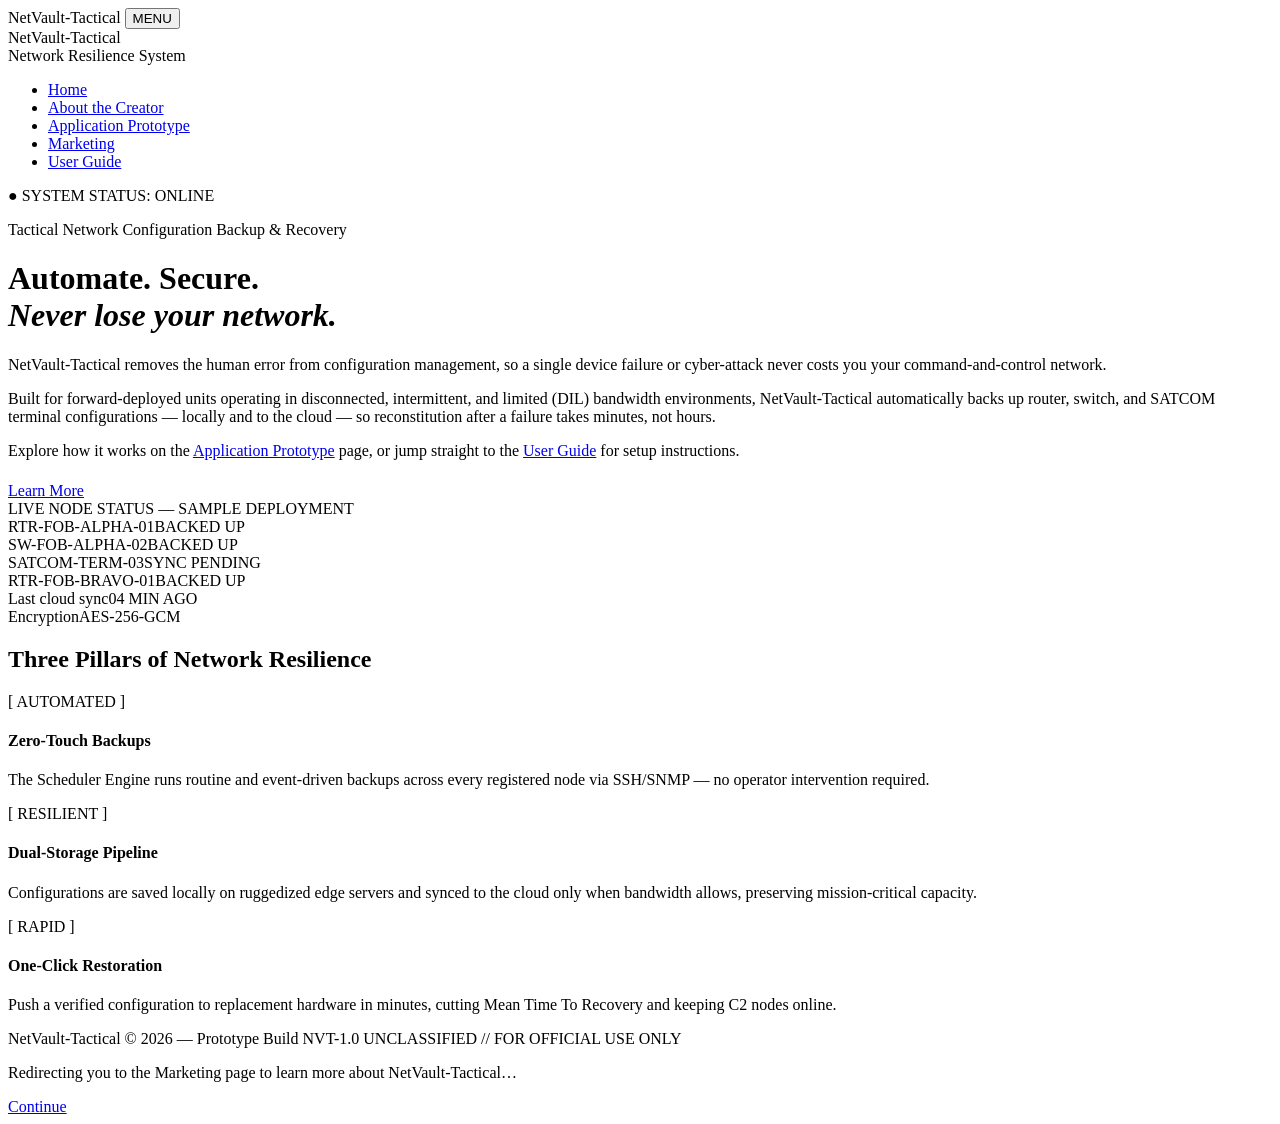
==== index.html @ 0a253bd3 "Initializing Initializing" ====
<!DOCTYPE html>
<html lang="en">
<head>
<meta charset="UTF-8">
<meta name="viewport" content="width=device-width, initial-scale=1.0">
<title>NetVault-Tactical | Network Configuration Backup &amp; Recovery</title>
<link rel="stylesheet" href="assets/style.css">
</head>
<body>

<div class="mobile-bar">
  <span class="mark">NetVault<span>-Tactical</span></span>
  <button class="burger" onclick="toggleNav()">MENU</button>
</div>

<div class="shell">
  <nav class="sidenav" id="sidenav">
    <div class="brand">
      <div class="mark">NetVault<span>-Tactical</span></div>
      <div class="sub">Network Resilience System</div>
    </div>
    <ul class="navlist">
      <li><a href="index.html" class="active">Home</a></li>
      <li><a href="about.html">About the Creator</a></li>
      <li><a href="prototype.html">Application Prototype</a></li>
      <li><a href="marketing.html">Marketing</a></li>
      <li><a href="guide.html">User Guide</a></li>
    </ul>
    <div class="navfoot"><span class="dot">●</span> SYSTEM STATUS: ONLINE</div>
  </nav>

  <main>
    <div class="page">

      <p class="eyebrow">Tactical Network Configuration Backup &amp; Recovery</p>
      <h1 class="title">Automate. Secure.<br><em>Never lose your network.</em></h1>
      <p class="lede">
        NetVault-Tactical removes the human error from configuration management, so a
        single device failure or cyber-attack never costs you your command-and-control network.
      </p>

      <div class="hero">
        <div>
          <p>
            Built for forward-deployed units operating in disconnected, intermittent, and
            limited (DIL) bandwidth environments, NetVault-Tactical automatically backs up
            router, switch, and SATCOM terminal configurations &mdash; locally and to the cloud
            &mdash; so reconstitution after a failure takes minutes, not hours.
          </p>
          <p class="muted">
            Explore how it works on the <a href="prototype.html">Application Prototype</a> page,
            or jump straight to the <a href="guide.html">User Guide</a> for setup instructions.
          </p>
          <div style="margin-top: 22px;">
            <a class="btn btn-primary" href="marketing.html" onclick="return false;" id="learnMoreBtn">Learn More</a>
          </div>
        </div>

        <div class="hero-panel">
          <div class="readout-title">LIVE NODE STATUS &mdash; SAMPLE DEPLOYMENT</div>
          <div class="readout-line"><span>RTR-FOB-ALPHA-01</span><span class="val">BACKED UP</span></div>
          <div class="readout-line"><span>SW-FOB-ALPHA-02</span><span class="val">BACKED UP</span></div>
          <div class="readout-line"><span>SATCOM-TERM-03</span><span class="val amber">SYNC PENDING</span></div>
          <div class="readout-line"><span>RTR-FOB-BRAVO-01</span><span class="val">BACKED UP</span></div>
          <div class="readout-line"><span>Last cloud sync</span><span class="val">04 MIN AGO</span></div>
          <div class="readout-line"><span>Encryption</span><span class="val">AES-256-GCM</span></div>
        </div>
      </div>

      <h2 class="section-head">Three Pillars of Network Resilience</h2>
      <div class="pillars">
        <div class="pillar">
          <div class="num">[ AUTOMATED ]</div>
          <h4>Zero-Touch Backups</h4>
          <p>
            The Scheduler Engine runs routine and event-driven backups across every registered
            node via SSH/SNMP &mdash; no operator intervention required.
          </p>
        </div>
        <div class="pillar">
          <div class="num">[ RESILIENT ]</div>
          <h4>Dual-Storage Pipeline</h4>
          <p>
            Configurations are saved locally on ruggedized edge servers and synced to the
            cloud only when bandwidth allows, preserving mission-critical capacity.
          </p>
        </div>
        <div class="pillar">
          <div class="num">[ RAPID ]</div>
          <h4>One-Click Restoration</h4>
          <p>
            Push a verified configuration to replacement hardware in minutes, cutting
            Mean Time To Recovery and keeping C2 nodes online.
          </p>
        </div>
      </div>

      <footer class="sitefoot">
        <span>NetVault-Tactical &copy; 2026 &mdash; Prototype Build NVT-1.0</span>
        <span>UNCLASSIFIED // FOR OFFICIAL USE ONLY</span>
      </footer>
    </div>
  </main>
</div>

<!-- "Learn More" demo modal, consistent with marketing page interaction -->
<div class="modal-overlay" id="learnMoreModal">
  <div class="modal-box">
    <p>Redirecting you to the Marketing page to learn more about NetVault-Tactical&hellip;</p>
    <a class="btn btn-primary" href="marketing.html">Continue</a>
  </div>
</div>

<script src="assets/site.js"></script>
<script>
  document.getElementById('learnMoreBtn').addEventListener('click', function(e){
    e.preventDefault();
    window.location.href = 'marketing.html';
  });
</script>
</body>
</html>
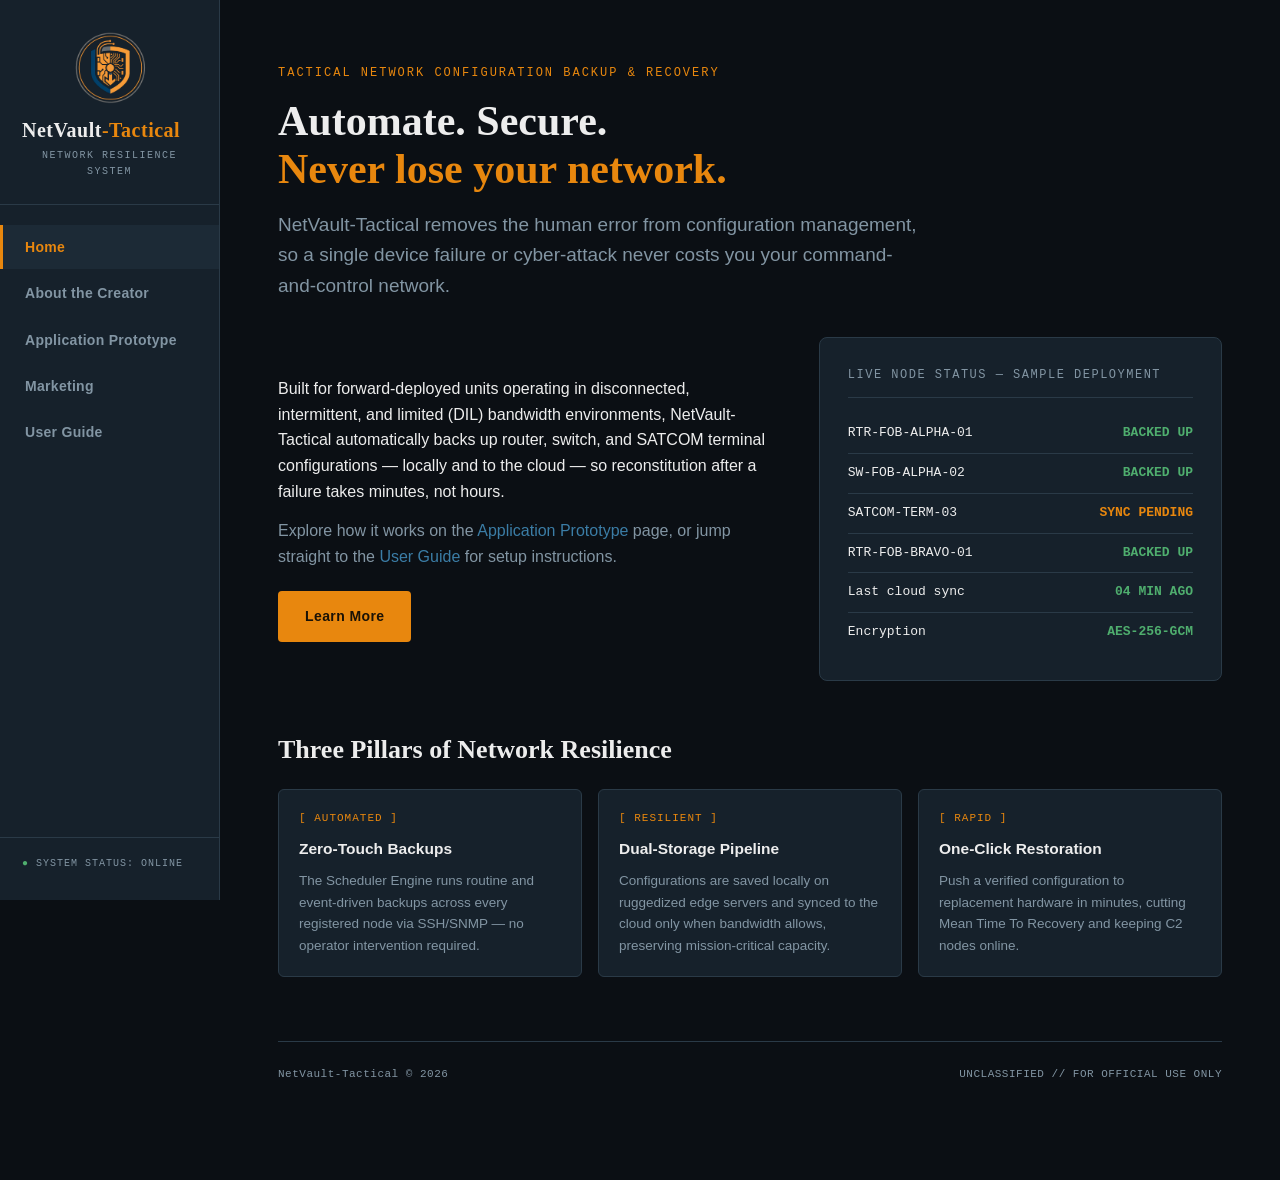
==== commit 41f55478: "Update index.html Pictures" ====
--- a/index.html
+++ b/index.html
@@ -7,15 +7,14 @@
 <link rel="stylesheet" href="assets/style.css">
 </head>
 <body>
-
 <div class="mobile-bar">
-  <span class="mark">NetVault<span>-Tactical</span></span>
+  <span class="mark"><img src="assets/logo-mark.png" alt="" class="logo-mark">NetVault<span>-Tactical</span></span>
   <button class="burger" onclick="toggleNav()">MENU</button>
 </div>
-
 <div class="shell">
   <nav class="sidenav" id="sidenav">
     <div class="brand">
+      <img src="assets/logo-mark.png" alt="NetVault-Tactical shield logo" class="logo-mark">
       <div class="mark">NetVault<span>-Tactical</span></div>
       <div class="sub">Network Resilience System</div>
     </div>
@@ -28,17 +27,14 @@
     </ul>
     <div class="navfoot"><span class="dot">●</span> SYSTEM STATUS: ONLINE</div>
   </nav>
-
   <main>
     <div class="page">
-
       <p class="eyebrow">Tactical Network Configuration Backup &amp; Recovery</p>
       <h1 class="title">Automate. Secure.<br><em>Never lose your network.</em></h1>
       <p class="lede">
         NetVault-Tactical removes the human error from configuration management, so a
         single device failure or cyber-attack never costs you your command-and-control network.
       </p>
-
       <div class="hero">
         <div>
           <p>
@@ -55,7 +51,6 @@
             <a class="btn btn-primary" href="marketing.html" onclick="return false;" id="learnMoreBtn">Learn More</a>
           </div>
         </div>
-
         <div class="hero-panel">
           <div class="readout-title">LIVE NODE STATUS &mdash; SAMPLE DEPLOYMENT</div>
           <div class="readout-line"><span>RTR-FOB-ALPHA-01</span><span class="val">BACKED UP</span></div>
@@ -66,7 +61,6 @@
           <div class="readout-line"><span>Encryption</span><span class="val">AES-256-GCM</span></div>
         </div>
       </div>
-
       <h2 class="section-head">Three Pillars of Network Resilience</h2>
       <div class="pillars">
         <div class="pillar">
@@ -94,23 +88,19 @@
           </p>
         </div>
       </div>
-
       <footer class="sitefoot">
-        <span>NetVault-Tactical &copy; 2026 &mdash; Prototype Build NVT-1.0</span>
+        <span>NetVault-Tactical &copy; 2026</span>
         <span>UNCLASSIFIED // FOR OFFICIAL USE ONLY</span>
       </footer>
     </div>
   </main>
 </div>
-
-<!-- "Learn More" demo modal, consistent with marketing page interaction -->
 <div class="modal-overlay" id="learnMoreModal">
   <div class="modal-box">
     <p>Redirecting you to the Marketing page to learn more about NetVault-Tactical&hellip;</p>
     <a class="btn btn-primary" href="marketing.html">Continue</a>
   </div>
 </div>
-
 <script src="assets/site.js"></script>
 <script>
   document.getElementById('learnMoreBtn').addEventListener('click', function(e){
--- a/assets/style.css
+++ b/assets/style.css
@@ -0,0 +1,526 @@
+:root {
+  --bg:        #0B0F14;
+  --panel:     #16212B;
+  --panel-2:   #1C2A36;
+  --line:      #2A3A47;
+  --amber:     #E8870E;
+  --amber-dim: #B8690A;
+  --steel:     #3B7DA6;
+  --steel-dim: #2C5E7E;
+  --text:      #EDEDED;
+  --muted:     #8295A3;
+  --good:      #4FAE6E;
+  --serif: "Bookman Old Style", "Cambria", Georgia, serif;
+  --sans:  "Arial", "Helvetica Neue", sans-serif;
+  --mono:  "Courier New", Courier, monospace;
+}
+* { box-sizing: border-box; }
+html { scroll-behavior: smooth; }
+body {
+  margin: 0;
+  background: var(--bg);
+  color: var(--text);
+  font-family: var(--sans);
+  font-size: 16px;
+  line-height: 1.6;
+  -webkit-font-smoothing: antialiased;
+}
+a { color: var(--steel); text-decoration: none; }
+a:hover { color: var(--amber); }
+a:focus-visible, button:focus-visible {
+  outline: 2px solid var(--amber);
+  outline-offset: 3px;
+}
+img { max-width: 100%; display: block; }
+.shell {
+  display: grid;
+  grid-template-columns: 220px 1fr;
+  min-height: 100vh;
+}
+.sidenav {
+  background: var(--panel);
+  border-right: 1px solid var(--line);
+  padding: 28px 0 28px 0;
+  position: sticky;
+  top: 0;
+  height: 100vh;
+  display: flex;
+  flex-direction: column;
+}
+.brand {
+  padding: 0 22px 24px 22px;
+  border-bottom: 1px solid var(--line);
+  margin-bottom: 18px;
+  text-align:center;
+}
+.brand .logo-mark {
+  width: 96px;
+  height: auto;
+  margin: 0 auto 14px auto;
+  display: block;
+}
+.brand .mark {
+  font-family: var(--serif);
+  font-weight: bold;
+  font-size: 20px;
+  color: var(--text);
+  letter-spacing: 0.5px;
+  line-height: 1.2;
+  text-align: left;
+}
+.brand .mark span { color: var(--amber); }
+.brand .sub {
+  font-family: var(--mono);
+  font-size: 10px;
+  color: var(--muted);
+  letter-spacing: 1.5px;
+  margin-top: 6px;
+  text-transform: uppercase;
+}
+.navlist { list-style: none; margin: 0; padding: 0; flex: 1; }
+.navlist li { margin: 2px 0; }
+.navlist a {
+  display: block;
+  padding: 11px 22px;
+  color: var(--muted);
+  font-family: var(--sans);
+  font-size: 14px;
+  font-weight: 600;
+  letter-spacing: 0.3px;
+  border-left: 3px solid transparent;
+  transition: background 0.15s, color 0.15s, border-color 0.15s;
+}
+.navlist a:hover {
+  color: var(--text);
+  background: var(--panel-2);
+}
+.navlist a.active {
+  color: var(--amber);
+  border-left-color: var(--amber);
+  background: var(--panel-2);
+}
+.navfoot {
+  padding: 18px 22px 0 22px;
+  border-top: 1px solid var(--line);
+  font-family: var(--mono);
+  font-size: 10px;
+  color: var(--muted);
+  letter-spacing: 1px;
+}
+.navfoot .dot { color: var(--good); }
+main { min-width: 0; }
+.page {
+  max-width: 1040px;
+  margin: 0 auto;
+  padding: 64px 48px 96px 48px;
+}
+.mobile-bar {
+  display: none;
+  background: var(--panel);
+  border-bottom: 1px solid var(--line);
+  padding: 14px 18px;
+  align-items: center;
+  justify-content: space-between;
+  position: sticky;
+  top: 0;
+  z-index: 50;
+}
+.mobile-bar .mark { font-family: var(--serif); font-weight: bold; font-size: 17px; display: flex; align-items: center; gap: 9px; }
+.mobile-bar .mark span { color: var(--amber); }
+.mobile-bar .logo-mark { width: 26px; height: auto; }
+.burger {
+  background: none;
+  border: 1px solid var(--line);
+  color: var(--text);
+  font-family: var(--mono);
+  font-size: 12px;
+  padding: 7px 12px;
+  border-radius: 3px;
+  cursor: pointer;
+}
+@media (max-width: 880px) {
+  .shell { grid-template-columns: 1fr; }
+  .sidenav { display: none; }
+  .sidenav.open { display: flex; position: fixed; z-index: 60; width: 240px; }
+  .mobile-bar { display: flex; }
+  .page { padding: 40px 22px 72px 22px; }
+}
+.eyebrow {
+  font-family: var(--mono);
+  font-size: 12px;
+  letter-spacing: 2px;
+  color: var(--amber);
+  text-transform: uppercase;
+  margin: 0 0 14px 0;
+}
+h1.title {
+  font-family: var(--serif);
+  font-size: 42px;
+  line-height: 1.15;
+  margin: 0 0 16px 0;
+  color: var(--text);
+}
+h1.title em { color: var(--amber); font-style: normal; }
+.lede {
+  font-size: 19px;
+  color: var(--muted);
+  max-width: 640px;
+  margin: 0 0 36px 0;
+}
+h2.section-head {
+  font-family: var(--serif);
+  font-size: 26px;
+  color: var(--text);
+  margin: 56px 0 18px 0;
+}
+h2.section-head:first-of-type { margin-top: 0; }
+h3.sub-head {
+  font-family: var(--sans);
+  font-size: 17px;
+  font-weight: 700;
+  color: var(--amber);
+  margin: 0 0 8px 0;
+}
+p { color: var(--text); margin: 0 0 14px 0; }
+p.muted { color: var(--muted); }
+ul.plain, ol.plain { padding-left: 20px; margin: 0 0 16px 0; }
+ul.plain li, ol.plain li { margin-bottom: 8px; }
+.status-row {
+  display: flex;
+  align-items: baseline;
+  gap: 10px;
+  font-family: var(--mono);
+  font-size: 12px;
+  letter-spacing: 1px;
+  margin-bottom: 10px;
+  color: var(--muted);
+}
+.status-row .tag {
+  color: var(--good);
+  font-weight: bold;
+}
+.status-row .tag.amber { color: var(--amber); }
+.status-row .tag.steel { color: var(--steel); }
+.grid-3 {
+  display: grid;
+  grid-template-columns: repeat(3, 1fr);
+  gap: 18px;
+  margin: 24px 0 8px 0;
+}
+.grid-2 {
+  display: grid;
+  grid-template-columns: repeat(2, 1fr);
+  gap: 18px;
+  margin: 24px 0 8px 0;
+}
+@media (max-width: 720px) {
+  .grid-3, .grid-2 { grid-template-columns: 1fr; }
+}
+.card {
+  background: var(--panel);
+  border: 1px solid var(--line);
+  border-radius: 6px;
+  padding: 22px;
+}
+.card h4 {
+  font-family: var(--sans);
+  font-size: 15px;
+  margin: 0 0 8px 0;
+  color: var(--text);
+}
+.card p { font-size: 14px; color: var(--muted); margin: 0; }
+table.spec {
+  width: 100%;
+  border-collapse: collapse;
+  margin: 18px 0 36px 0;
+  font-size: 14.5px;
+}
+table.spec th, table.spec td {
+  text-align: left;
+  padding: 12px 16px;
+  border-bottom: 1px solid var(--line);
+  vertical-align: top;
+}
+table.spec th {
+  font-family: var(--mono);
+  font-size: 11px;
+  letter-spacing: 1px;
+  text-transform: uppercase;
+  color: var(--amber);
+  border-bottom: 1px solid var(--amber-dim);
+}
+table.spec td.label {
+  color: var(--text);
+  font-weight: 600;
+  width: 220px;
+}
+table.spec td.value { color: var(--muted); }
+.btn {
+  display: inline-block;
+  font-family: var(--sans);
+  font-weight: 700;
+  font-size: 14px;
+  letter-spacing: 0.4px;
+  padding: 13px 26px;
+  border-radius: 4px;
+  cursor: pointer;
+  border: 1px solid transparent;
+}
+.btn-primary {
+  background: var(--amber);
+  color: #1a1206;
+}
+.btn-primary:hover { background: #fb9c1f; color: #1a1206; }
+.btn-outline {
+  background: transparent;
+  border: 1px solid var(--steel);
+  color: var(--steel);
+}
+.btn-outline:hover { border-color: var(--amber); color: var(--amber); }
+.hero {
+  display: grid;
+  grid-template-columns: 1.1fr 0.9fr;
+  gap: 48px;
+  align-items: center;
+  margin-bottom: 48px;
+}
+@media (max-width: 880px) {
+  .hero { grid-template-columns: 1fr; }
+}
+.hero-panel {
+  background: var(--panel);
+  border: 1px solid var(--line);
+  border-radius: 8px;
+  padding: 28px;
+}
+.hero-panel .readout-title {
+  font-family: var(--mono);
+  font-size: 12px;
+  color: var(--muted);
+  letter-spacing: 1.5px;
+  margin-bottom: 16px;
+  border-bottom: 1px solid var(--line);
+  padding-bottom: 12px;
+}
+.readout-line {
+  display: flex;
+  justify-content: space-between;
+  font-family: var(--mono);
+  font-size: 13px;
+  padding: 9px 0;
+  border-bottom: 1px solid var(--line);
+  color: var(--text);
+}
+.readout-line:last-child { border-bottom: none; }
+.readout-line .val { color: var(--good); font-weight: bold; }
+.readout-line .val.amber { color: var(--amber); }
+.pillars {
+  display: grid;
+  grid-template-columns: repeat(3, 1fr);
+  gap: 16px;
+  margin: 8px 0 8px 0;
+}
+@media (max-width: 720px) { .pillars { grid-template-columns: 1fr; } }
+.pillar {
+  border: 1px solid var(--line);
+  border-radius: 6px;
+  padding: 20px;
+  background: var(--panel);
+}
+.pillar .num {
+  font-family: var(--mono);
+  font-size: 11px;
+  color: var(--amber);
+  letter-spacing: 1px;
+  margin-bottom: 10px;
+}
+.pillar h4 { margin: 0 0 8px 0; font-size: 15.5px; }
+.pillar p { font-size: 13.5px; color: var(--muted); margin: 0; }
+.profile {
+  display: grid;
+  grid-template-columns: 220px 1fr;
+  gap: 36px;
+  margin-bottom: 12px;
+}
+@media (max-width: 720px) { .profile { grid-template-columns: 1fr; } }
+.avatar {
+  width: 100%;
+  aspect-ratio: 1;
+  border-radius: 8px;
+  background: linear-gradient(155deg, var(--panel-2), var(--bg));
+  border: 1px solid var(--line);
+  display: flex;
+  align-items: center;
+  justify-content: center;
+  font-family: var(--serif);
+  font-size: 56px;
+  font-weight: bold;
+  color: var(--amber);
+}
+.timeline {
+  border-left: 2px solid var(--line);
+  padding-left: 24px;
+  margin: 24px 0;
+}
+.timeline .item { margin-bottom: 26px; position: relative; }
+.timeline .item::before {
+  content: "";
+  position: absolute;
+  left: -29px;
+  top: 4px;
+  width: 9px;
+  height: 9px;
+  border-radius: 50%;
+  background: var(--amber);
+}
+.timeline .item h4 { margin: 0 0 6px 0; font-size: 15px; color: var(--text); }
+.timeline .item p { font-size: 14px; color: var(--muted); margin: 0; }
+.cta-banner {
+  background: linear-gradient(120deg, var(--panel-2), var(--panel));
+  border: 1px solid var(--steel-dim);
+  border-radius: 8px;
+  padding: 36px;
+  text-align: left;
+  margin: 40px 0;
+}
+.cta-banner h3 { font-family: var(--serif); font-size: 24px; margin: 0 0 10px 0; }
+.cta-banner p { color: var(--muted); margin: 0 0 20px 0; }
+.testimonial {
+  border-left: 3px solid var(--amber);
+  padding-left: 18px;
+  margin: 22px 0;
+  font-style: italic;
+  color: var(--muted);
+  font-size: 15px;
+}
+.quote-attrib {
+  display: block;
+  margin-top: 8px;
+  font-style: normal;
+  font-family: var(--mono);
+  font-size: 11px;
+  color: var(--steel);
+  letter-spacing: 0.5px;
+}
+.modal-overlay {
+  display: none;
+  position: fixed;
+  inset: 0;
+  background: rgba(5, 7, 10, 0.75);
+  align-items: center;
+  justify-content: center;
+  z-index: 200;
+  padding: 20px;
+}
+.modal-overlay.show { display: flex; }
+.modal-box {
+  background: var(--steel-dim);
+  border: 1px solid var(--steel);
+  border-radius: 10px;
+  padding: 36px;
+  max-width: 460px;
+  text-align: center;
+}
+.modal-box p { color: var(--text); font-size: 16px; font-weight: 600; margin-bottom: 22px; }
+.modal-input {
+  width: 100%;
+  background: var(--bg);
+  border: 1px solid var(--line);
+  color: var(--text);
+  font-family: var(--sans);
+  font-size: 15px;
+  padding: 12px 14px;
+  border-radius: 4px;
+  margin-bottom: 18px;
+}
+.modal-input::placeholder { color: var(--muted); }
+.modal-input:focus-visible {
+  outline: 2px solid var(--amber);
+  outline-offset: 2px;
+  border-color: var(--amber);
+}
+.modal-actions {
+  display: flex;
+  gap: 12px;
+  justify-content: center;
+}
+.modal-actions .btn { border: none; font-family: var(--sans); }
+.modal-actions .btn-outline { border: 1px solid var(--steel); }
+.guide-toc {
+  list-style: none;
+  margin: 0 0 32px 0;
+  padding: 0;
+  display: grid;
+  gap: 10px;
+}
+.guide-toc li {
+  background: var(--panel);
+  border: 1px solid var(--line);
+  border-radius: 5px;
+  padding: 14px 18px;
+  display: grid;
+  grid-template-columns: 110px 1fr;
+  gap: 14px;
+  font-size: 14px;
+}
+@media (max-width: 600px) { .guide-toc li { grid-template-columns: 1fr; } }
+.guide-toc .sec-num {
+  font-family: var(--mono);
+  color: var(--amber);
+  font-weight: bold;
+}
+.guide-toc .sec-body strong { display: block; color: var(--text); margin-bottom: 3px; }
+.guide-toc .sec-body span { color: var(--muted); font-size: 13px; }
+.warn-box {
+  border: 1px solid var(--amber-dim);
+  background: rgba(232, 135, 14, 0.08);
+  border-radius: 6px;
+  padding: 16px 20px;
+  margin: 22px 0;
+}
+.warn-box .wlabel {
+  font-family: var(--mono);
+  font-size: 11px;
+  letter-spacing: 1.5px;
+  color: var(--amber);
+  margin-bottom: 6px;
+  display: block;
+}
+.warn-box p { font-size: 14px; margin: 0; color: var(--text); }
+footer.sitefoot {
+  border-top: 1px solid var(--line);
+  margin-top: 64px;
+  padding-top: 24px;
+  font-family: var(--mono);
+  font-size: 11px;
+  color: var(--muted);
+  letter-spacing: 0.5px;
+  display: flex;
+  justify-content: space-between;
+  flex-wrap: wrap;
+  gap: 8px;
+}
+.modal-input {
+  width: 100%;
+  background: var(--bg);
+  border: 1px solid var(--line);
+  color: var(--text);
+  font-family: var(--sans);
+  font-size: 15px;
+  padding: 12px 14px;
+  border-radius: 4px;
+  margin-bottom: 18px;
+}
+.modal-input::placeholder { color: var(--muted); }
+.modal-input:focus-visible {
+  outline: 2px solid var(--amber);
+  outline-offset: 2px;
+  border-color: var(--amber);
+}
+.modal-actions {
+  display: flex;
+  gap: 12px;
+  justify-content: center;
+}
+.modal-actions .btn { border: none; font-family: var(--sans); }
+.modal-actions .btn-outline { border: 1px solid var(--steel); }
